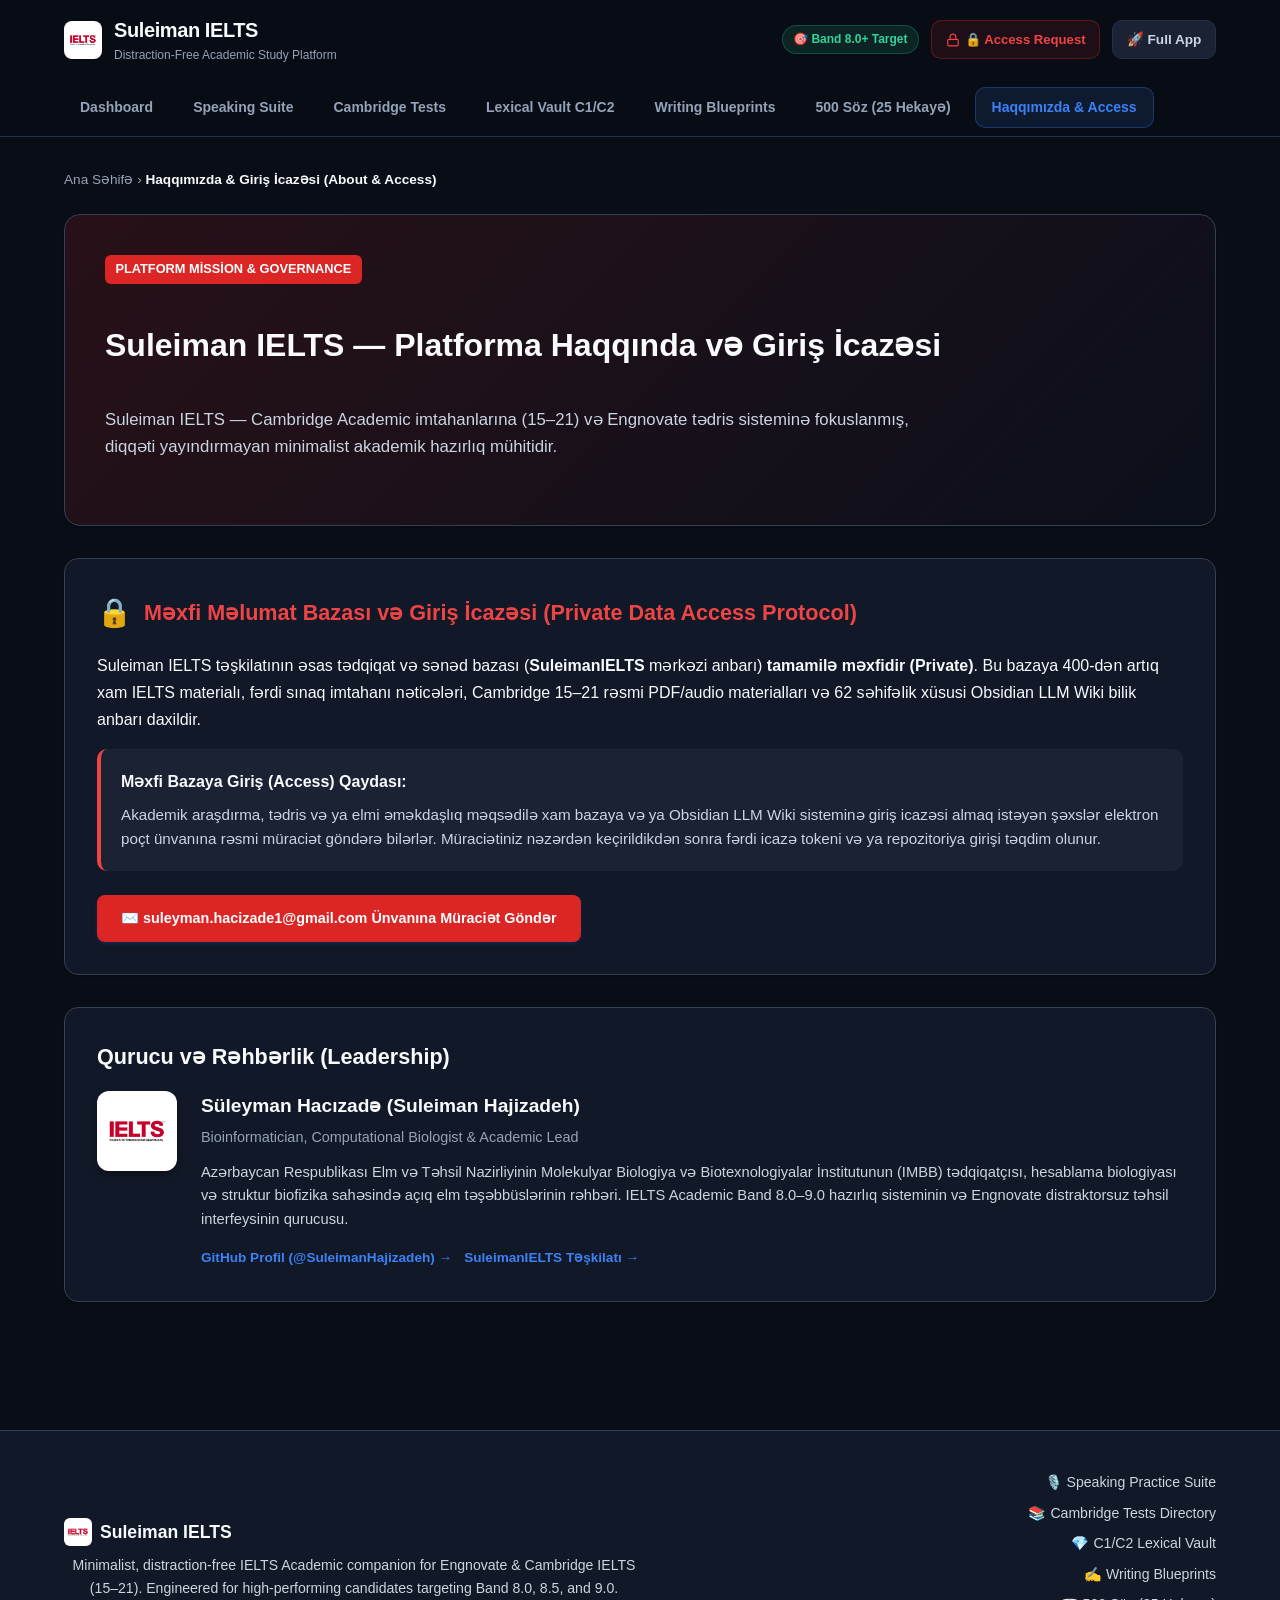
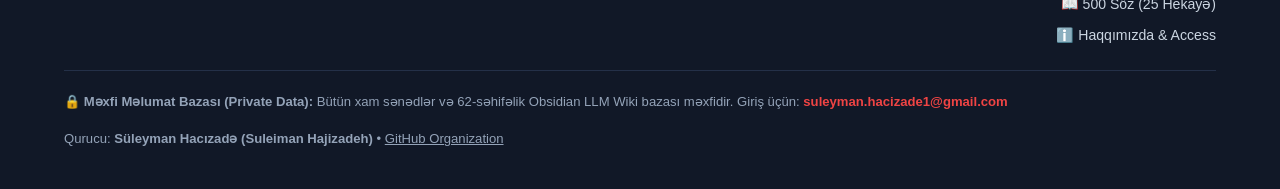
==== about/index.html @ 1b647411 "feat(seo): implement senior architect SEO suite, sub-paths, JSON-LD, sitemap, robots, manifest" ====
<!DOCTYPE html>
<html lang="az" data-theme="dark" prefix="og: http://ogp.me/ns#">
<head>
  <meta charset="UTF-8" />
  <meta name="viewport" content="width=device-width, initial-scale=1.0" />
  
  <!-- Primary SEO Meta Tags -->
  <title>About Suleiman IELTS — Leadership, Mission & Private Data Access Protocol</title>
  <meta name="title" content="About Suleiman IELTS — Leadership, Mission & Private Data Access Protocol" />
  <meta name="description" content="Learn about the Suleiman IELTS platform, founder Suleiman Hajizadeh, open web companion architecture, and protocol for requesting access to the private 400+ document vault." />
  <meta name="keywords" content="About Suleiman IELTS, Suleiman Hajizadeh, Süleyman Hacızadə, Private IELTS Data, Access Request, Cambridge IELTS Archive, Engnovate Companion" />
  <meta name="author" content="Suleiman Hajizadeh" />
  <link rel="canonical" href="https://suleimanielts.github.io/about/" />

  <!-- Crawling & Search Engine Directives -->
  <meta name="robots" content="index, follow, max-snippet:-1, max-image-preview:large, max-video-preview:-1" />
  <meta name="googlebot" content="index, follow, max-snippet:-1, max-image-preview:large, max-video-preview:-1" />
  <meta name="bingbot" content="index, follow, max-snippet:-1, max-image-preview:large, max-video-preview:-1" />
  <meta name="yandex" content="index, follow" />
  <meta name="baiduspider" content="index, follow" />
  <meta name="duckduckbot" content="index, follow" />

  <!-- Alternate Language Tags -->
  <link rel="alternate" hreflang="az" href="https://suleimanielts.github.io/about/" />
  <link rel="alternate" hreflang="en" href="https://suleimanielts.github.io/about/" />
  <link rel="alternate" hreflang="x-default" href="https://suleimanielts.github.io/about/" />

  <!-- Geographic & Locale Metadata -->
  <meta name="geo.region" content="AZ" />
  <meta name="geo.placename" content="Baku" />
  <meta name="geo.position" content="40.4093;49.8671" />
  <meta name="ICBM" content="40.4093, 49.8671" />
  <meta name="language" content="Azerbaijani, English" />

  <!-- Open Graph / Facebook -->
  <meta property="og:type" content="website" />
  <meta property="og:site_name" content="Suleiman IELTS" />
  <meta property="og:title" content="About Suleiman IELTS — Leadership, Mission & Private Data Access Protocol" />
  <meta property="og:description" content="Learn about the Suleiman IELTS platform, founder Suleiman Hajizadeh, open web companion architecture, and protocol for requesting access to the private 400+ document vault." />
  <meta property="og:url" content="https://suleimanielts.github.io/about/" />
  <meta property="og:image" content="https://suleimanielts.github.io/assets/ielts_logo_badge_square.png" />
  <meta property="og:image:secure_url" content="https://suleimanielts.github.io/assets/ielts_logo_badge_square.png" />
  <meta property="og:image:width" content="1000" />
  <meta property="og:image:height" content="1000" />
  <meta property="og:image:alt" content="Suleiman IELTS Emblem" />
  <meta property="og:locale" content="az_AZ" />
  <meta property="og:locale:alternate" content="en_US" />

  <!-- Twitter Card -->
  <meta name="twitter:card" content="summary_large_image" />
  <meta name="twitter:site" content="@SuleimanHajizadeh" />
  <meta name="twitter:creator" content="@SuleimanHajizadeh" />
  <meta name="twitter:title" content="About Suleiman IELTS — Leadership, Mission & Private Data Access Protocol" />
  <meta name="twitter:description" content="Learn about the Suleiman IELTS platform, founder Suleiman Hajizadeh, open web companion architecture, and protocol for requesting access to the private 400+ document vault." />
  <meta name="twitter:image" content="https://suleimanielts.github.io/assets/ielts_logo_badge_square.png" />

  <!-- Icons & Web App Manifest -->
  <link rel="icon" type="image/png" sizes="64x64" href="/favicon.png" />
  <link rel="apple-touch-icon" sizes="180x180" href="/apple-touch-icon.png" />
  <link rel="manifest" href="/manifest.json" />
  <meta name="theme-color" content="#dc2626" />
  <meta name="apple-mobile-web-app-capable" content="yes" />
  <meta name="apple-mobile-web-app-status-bar-style" content="black-translucent" />
  <meta name="apple-mobile-web-app-title" content="SuleimanIELTS" />

  <!-- Stylesheet -->
  <link rel="stylesheet" href="/css/style.css" />

  <!-- JSON-LD Structured Data Schema -->
  <script type="application/ld+json">
{
  "@context": "https://schema.org",
  "@graph": [
    {
      "@type": "AboutPage",
      "@id": "https://suleimanielts.github.io/about/#page",
      "name": "About Suleiman IELTS & Private Data Access Protocol",
      "url": "https://suleimanielts.github.io/about/",
      "description": "Information about Suleiman IELTS, founder Suleiman Hajizadeh, academic mission, and official protocol for requesting access to the private repository and LLM Wiki vault.",
      "mainEntity": {
        "@type": "EducationalOrganization",
        "name": "Suleiman IELTS",
        "founder": {
          "@type": "Person",
          "name": "Suleiman Hajizadeh",
          "email": "suleyman.hacizade1@gmail.com",
          "url": "https://github.com/SuleimanHajizadeh"
        }
      }
    },
    {
      "@type": "BreadcrumbList",
      "@id": "https://suleimanielts.github.io/about/#breadcrumbs",
      "itemListElement": [
        {
          "@type": "ListItem",
          "position": 1,
          "name": "Ana Səhifə",
          "item": "https://suleimanielts.github.io/"
        },
        {
          "@type": "ListItem",
          "position": 2,
          "name": "Haqqımızda & Access",
          "item": "https://suleimanielts.github.io/about/"
        }
      ]
    }
  ]
}
  </script>
</head>
<body>
  <!-- Top Sticky Glass Header -->
  <header class="site-header">
    <div class="app-container">
      <div class="header-inner">
        <a href="/" class="brand-wrapper" style="text-decoration: none; color: inherit;">
          <img src="/assets/ielts_logo_avatar_square.png" alt="Suleiman IELTS Logo" style="width: 38px; height: 38px; border-radius: 8px; object-fit: contain; background: #ffffff; padding: 2px; box-shadow: 0 1px 3px rgba(0,0,0,0.2);" />
          <div>
            <h1 class="brand-title">Suleiman IELTS</h1>
            <span class="brand-subtitle">Distraction-Free Academic Study Platform</span>
          </div>
        </a>

        <div class="header-actions">
          <span class="target-badge">🎯 Band 8.0+ Target</span>

          <a href="mailto:suleyman.hacizade1@gmail.com?subject=Access%20Request%20-%20SuleimanIELTS%20Private%20Data" class="action-btn" title="Məxfi Baza Giriş Müraciəti (Private Data Access Request)" style="text-decoration: none; display: inline-flex; align-items: center; gap: 0.35rem; font-size: 0.82rem; font-weight: 600; background: rgba(220, 38, 38, 0.1); border: 1px solid rgba(220, 38, 38, 0.35); color: #ef4444;">
            <svg width="14" height="14" viewBox="0 0 24 24" fill="none" stroke="currentColor" stroke-width="2">
              <rect x="3" y="11" width="18" height="11" rx="2" ry="2"></rect>
              <path d="M7 11V7a5 5 0 0 1 10 0v4"></path>
            </svg>
            <span>🔒 Access Request</span>
          </a>

          <a href="/" class="action-btn" title="Ana Portal &amp; Tam İnteraktiv Rejim" style="text-decoration: none;">
            <span>🚀 Full App</span>
          </a>
        </div>
      </div>

      <!-- Navigation Bar -->
      <nav class="nav-tabs" style="overflow-x: auto; white-space: nowrap;">
<a href="/" class="tab-btn" style="text-decoration: none; display: inline-flex; align-items: center; gap: 0.4rem;"><span>Dashboard</span></a>
<a href="/speaking/" class="tab-btn" style="text-decoration: none; display: inline-flex; align-items: center; gap: 0.4rem;"><span>Speaking Suite</span></a>
<a href="/tests/" class="tab-btn" style="text-decoration: none; display: inline-flex; align-items: center; gap: 0.4rem;"><span>Cambridge Tests</span></a>
<a href="/vault/" class="tab-btn" style="text-decoration: none; display: inline-flex; align-items: center; gap: 0.4rem;"><span>Lexical Vault C1/C2</span></a>
<a href="/writing/" class="tab-btn" style="text-decoration: none; display: inline-flex; align-items: center; gap: 0.4rem;"><span>Writing Blueprints</span></a>
<a href="/stories/" class="tab-btn" style="text-decoration: none; display: inline-flex; align-items: center; gap: 0.4rem;"><span>500 Söz (25 Hekayə)</span></a>
<a href="/about/" class="tab-btn active" style="text-decoration: none; display: inline-flex; align-items: center; gap: 0.4rem;"><span>Haqqımızda & Access</span></a>
      </nav>
    </div>
  </header>

  <main class="app-container" style="padding-top: 2rem; padding-bottom: 2rem;">
    <!-- Breadcrumb -->
    <nav aria-label="Breadcrumb" style="margin-bottom: 1.5rem; font-size: 0.85rem; color: var(--text-muted);">
      <a href="/" style="color: inherit; text-decoration: none;">Ana Səhifə</a> &rsaquo; 
      <span style="color: var(--text-primary); font-weight: 600;">Haqqımızda &amp; Giriş İcazəsi (About &amp; Access)</span>
    </nav>

    <div class="hero-banner" style="background: linear-gradient(135deg, rgba(220, 38, 38, 0.15), rgba(15, 23, 42, 0.25)); border: 1px solid var(--border-medium); border-radius: 16px; padding: 2.5rem; margin-bottom: 2rem;">
      <span class="module-badge" style="background: #dc2626; color: #fff; padding: 0.25rem 0.65rem; border-radius: 6px; font-size: 0.8rem; font-weight: 700; display: inline-block; margin-bottom: 0.75rem;">Platform Mission &amp; Governance</span>
      <h1 style="font-size: 2rem; font-weight: 800; margin-bottom: 0.75rem;">Suleiman IELTS — Platforma Haqqında və Giriş İcazəsi</h1>
      <p style="color: var(--text-secondary); font-size: 1.05rem; max-width: 820px; line-height: 1.6; margin-bottom: 1.5rem;">
        Suleiman IELTS — Cambridge Academic imtahanlarına (15–21) və Engnovate tədris sisteminə fokuslanmış, diqqəti yayındırmayan minimalist akademik hazırlıq mühitidir.
      </p>
    </div>

    <!-- Private Data Notice & Protocol -->
    <section class="card" style="padding: 2rem; background: var(--bg-surface); border: 1px solid var(--border-medium); border-radius: 14px; margin-bottom: 2rem;">
      <div style="display: flex; align-items: center; gap: 0.75rem; margin-bottom: 1rem;">
        <span style="font-size: 1.75rem;">🔒</span>
        <h2 style="font-size: 1.35rem; font-weight: 800; margin: 0; color: #ef4444;">Məxfi Məlumat Bazası və Giriş İcazəsi (Private Data Access Protocol)</h2>
      </div>
      <p style="line-height: 1.7; color: var(--text-primary); margin-bottom: 1rem;">
        Suleiman IELTS təşkilatının əsas tədqiqat və sənəd bazası (<strong>SuleimanIELTS</strong> mərkəzi anbarı) <strong>tamamilə məxfidir (Private)</strong>. Bu bazaya 400-dən artıq xam IELTS materialı, fərdi sınaq imtahanı nəticələri, Cambridge 15–21 rəsmi PDF/audio materialları və 62 səhifəlik xüsusi Obsidian LLM Wiki bilik anbarı daxildir.
      </p>
      <div style="background: var(--bg-subtle); padding: 1.25rem; border-radius: 10px; border-left: 4px solid #ef4444; margin-bottom: 1.5rem;">
        <strong style="color: var(--text-primary); display: block; margin-bottom: 0.5rem;">Məxfi Bazaya Giriş (Access) Qaydası:</strong>
        <p style="margin: 0; font-size: 0.95rem; color: var(--text-secondary); line-height: 1.6;">
          Akademik araşdırma, tədris və ya elmi əməkdaşlıq məqsədilə xam bazaya və ya Obsidian LLM Wiki sisteminə giriş icazəsi almaq istəyən şəxslər elektron poçt ünvanına rəsmi müraciət göndərə bilərlər. Müraciətiniz nəzərdən keçirildikdən sonra fərdi icazə tokeni və ya repozitoriya girişi təqdim olunur.
        </p>
      </div>

      <div style="display: flex; align-items: center; gap: 1rem; flex-wrap: wrap;">
        <a href="mailto:suleyman.hacizade1@gmail.com?subject=Access%20Request%20-%20SuleimanIELTS%20Private%20Data" class="btn-primary" style="padding: 0.75rem 1.5rem; text-decoration: none; border-radius: 8px; font-weight: 700; background: #dc2626; color: #fff;">
          ✉️ suleyman.hacizade1@gmail.com Ünvanına Müraciət Göndər
        </a>
      </div>
    </section>

    <!-- Leadership & Founder -->
    <section class="card" style="padding: 2rem; background: var(--bg-surface); border: 1px solid var(--border-medium); border-radius: 14px; margin-bottom: 2rem;">
      <h2 style="font-size: 1.35rem; font-weight: 800; margin-bottom: 1rem;">Qurucu və Rəhbərlik (Leadership)</h2>
      <div style="display: flex; gap: 1.5rem; align-items: flex-start; flex-wrap: wrap;">
        <img src="/assets/ielts_logo_avatar_square.png" alt="Suleiman Hajizadeh" style="width: 80px; height: 80px; border-radius: 12px; background: #fff; padding: 4px; box-shadow: var(--shadow-md);" />
        <div style="flex: 1; min-width: 260px;">
          <h3 style="font-size: 1.2rem; font-weight: 800; margin: 0 0 0.25rem 0;">Süleyman Hacızadə (Suleiman Hajizadeh)</h3>
          <span style="color: var(--text-muted); font-size: 0.9rem; display: block; margin-bottom: 0.75rem;">Bioinformatician, Computational Biologist &amp; Academic Lead</span>
          <p style="color: var(--text-secondary); font-size: 0.92rem; line-height: 1.6; margin-bottom: 1rem;">
            Azərbaycan Respublikası Elm və Təhsil Nazirliyinin Molekulyar Biologiya və Biotexnologiyalar İnstitutunun (IMBB) tədqiqatçısı, hesablama biologiyası və struktur biofizika sahəsində açıq elm təşəbbüslərinin rəhbəri. IELTS Academic Band 8.0–9.0 hazırlıq sisteminin və Engnovate distraktorsuz təhsil interfeysinin qurucusu.
          </p>
          <div style="display: flex; gap: 0.75rem; flex-wrap: wrap; font-size: 0.85rem;">
            <a href="https://github.com/SuleimanHajizadeh" target="_blank" rel="noopener noreferrer" style="color: #3b82f6; text-decoration: none; font-weight: 600;">GitHub Profil (@SuleimanHajizadeh) &rarr;</a>
            <a href="https://github.com/SuleimanIELTS" target="_blank" rel="noopener noreferrer" style="color: #3b82f6; text-decoration: none; font-weight: 600;">SuleimanIELTS Təşkilatı &rarr;</a>
          </div>
        </div>
      </div>
    </section>
  </main>

  <!-- Clean Production Footer -->
  <footer style="margin-top: 4rem; border-top: 1px solid var(--border-medium); padding: 2.5rem 0; background: var(--bg-surface);">
    <div class="app-container">
      <div style="display: flex; justify-content: space-between; align-items: center; flex-wrap: wrap; gap: 1.5rem; margin-bottom: 1.5rem;">
        <div>
          <div style="display: flex; align-items: center; gap: 0.5rem; margin-bottom: 0.5rem;">
            <img src="/assets/ielts_logo_avatar_square.png" alt="Suleiman IELTS" style="width: 28px; height: 28px; border-radius: 6px; background: #fff; padding: 1px;" />
            <strong style="font-size: 1.1rem; color: var(--text-primary);">Suleiman IELTS</strong>
          </div>
          <p style="color: var(--text-secondary); font-size: 0.88rem; max-width: 580px; margin: 0;">
            Minimalist, distraction-free IELTS Academic companion for Engnovate &amp; Cambridge IELTS (15–21). 
            Engineered for high-performing candidates targeting Band 8.0, 8.5, and 9.0.
          </p>
        </div>
        <div style="display: flex; flex-direction: column; gap: 0.5rem; text-align: right;">
          <a href="/speaking/" style="color: var(--text-secondary); text-decoration: none; font-size: 0.88rem;">🎙️ Speaking Practice Suite</a>
          <a href="/tests/" style="color: var(--text-secondary); text-decoration: none; font-size: 0.88rem;">📚 Cambridge Tests Directory</a>
          <a href="/vault/" style="color: var(--text-secondary); text-decoration: none; font-size: 0.88rem;">💎 C1/C2 Lexical Vault</a>
          <a href="/writing/" style="color: var(--text-secondary); text-decoration: none; font-size: 0.88rem;">✍️ Writing Blueprints</a>
          <a href="/stories/" style="color: var(--text-secondary); text-decoration: none; font-size: 0.88rem;">📖 500 Söz (25 Hekayə)</a>
          <a href="/about/" style="color: var(--text-secondary); text-decoration: none; font-size: 0.88rem;">ℹ️ Haqqımızda &amp; Access</a>
        </div>
      </div>

      <div style="border-top: 1px solid var(--border-light); padding-top: 1.25rem; display: flex; justify-content: space-between; align-items: center; flex-wrap: wrap; gap: 1rem; font-size: 0.82rem; color: var(--text-muted);">
        <div>
          🔒 <strong>Məxfi Məlumat Bazası (Private Data):</strong> Bütün xam sənədlər və 62-səhifəlik Obsidian LLM Wiki bazası məxfidir. Giriş üçün: <a href="mailto:suleyman.hacizade1@gmail.com?subject=Access%20Request%20-%20SuleimanIELTS%20Private%20Data" style="color: #ef4444; font-weight: 600;">suleyman.hacizade1@gmail.com</a>
        </div>
        <div>
          <span>Qurucu: <strong>Süleyman Hacızadə (Suleiman Hajizadeh)</strong></span> • 
          <a href="https://github.com/SuleimanIELTS" target="_blank" rel="noopener noreferrer" style="color: inherit; text-decoration: underline;">GitHub Organization</a>
        </div>
      </div>
    </div>
  </footer>

  <!-- Theme and interactive handler -->
  <script>
    const savedTheme = localStorage.getItem("suleiman_ielts_theme") || "dark";
    document.documentElement.setAttribute("data-theme", savedTheme);
  </script>
</body>
</html>
---- css/style.css ----
/* SuleimanIELTS - Minimalist, Distraction-Free Study Platform
   Tailored for Cambridge IELTS Academic Practice & Engnovate Study Companion
*/

:root {
  --font-sans: -apple-system, BlinkMacSystemFont, "Segoe UI", Roboto, "Helvetica Neue", Arial, sans-serif;
  --font-mono: ui-monospace, SFMono-Regular, Menlo, Monaco, Consolas, monospace;

  /* Light Theme */
  --bg-primary: #f8fafc;
  --bg-surface: #ffffff;
  --bg-surface-elevated: #ffffff;
  --bg-subtle: #f1f5f9;
  --bg-active: #e2e8f0;
  
  --text-primary: #0f172a;
  --text-secondary: #475569;
  --text-muted: #64748b;
  --text-inverse: #ffffff;

  --border-light: #e2e8f0;
  --border-medium: #cbd5e1;
  --border-focus: #3b82f6;

  --primary: #2563eb;
  --primary-hover: #1d4ed8;
  --primary-subtle: #eff6ff;
  --primary-border: #bfdbfe;

  --accent-green: #10b981;
  --accent-green-subtle: #ecfdf5;
  --accent-amber: #f59e0b;
  --accent-amber-subtle: #fffbeb;
  --accent-purple: #8b5cf6;
  --accent-purple-subtle: #f5f3ff;
  --accent-rose: #f43f5e;
  --accent-rose-subtle: #fff1f2;

  --shadow-sm: 0 1px 2px 0 rgb(0 0 0 / 0.05);
  --shadow-md: 0 4px 6px -1px rgb(0 0 0 / 0.07), 0 2px 4px -2px rgb(0 0 0 / 0.05);
  --shadow-lg: 0 10px 15px -3px rgb(0 0 0 / 0.08), 0 4px 6px -4px rgb(0 0 0 / 0.04);

  --radius-sm: 6px;
  --radius-md: 10px;
  --radius-lg: 16px;
  --radius-full: 9999px;
  
  --transition: all 0.2s cubic-bezier(0.16, 1, 0.3, 1);
  --container-max: 1200px;
}

[data-theme="dark"] {
  --bg-primary: #090d16;
  --bg-surface: #111827;
  --bg-surface-elevated: #1e293b;
  --bg-subtle: #1a2234;
  --bg-active: #243048;

  --text-primary: #f8fafc;
  --text-secondary: #cbd5e1;
  --text-muted: #94a3b8;
  --text-inverse: #0f172a;

  --border-light: #243048;
  --border-medium: #334155;
  --border-focus: #60a5fa;

  --primary: #3b82f6;
  --primary-hover: #60a5fa;
  --primary-subtle: rgba(59, 130, 246, 0.12);
  --primary-border: rgba(59, 130, 246, 0.3);

  --accent-green: #34d399;
  --accent-green-subtle: rgba(52, 211, 153, 0.12);
  --accent-amber: #fbbf24;
  --accent-amber-subtle: rgba(251, 191, 36, 0.12);
  --accent-purple: #a78bfa;
  --accent-purple-subtle: rgba(167, 139, 250, 0.12);
  --accent-rose: #fb7185;
  --accent-rose-subtle: rgba(251, 113, 133, 0.12);

  --shadow-sm: 0 1px 2px 0 rgb(0 0 0 / 0.3);
  --shadow-md: 0 4px 6px -1px rgb(0 0 0 / 0.4);
  --shadow-lg: 0 10px 15px -3px rgb(0 0 0 / 0.5);
}

/* Base Resets */
*, *::before, *::after {
  box-sizing: border-box;
  margin: 0;
  padding: 0;
}

html {
  font-size: 16px;
  scroll-behavior: smooth;
}

body {
  font-family: var(--font-sans);
  background-color: var(--bg-primary);
  color: var(--text-primary);
  line-height: 1.6;
  -webkit-font-smoothing: antialiased;
  min-height: 100vh;
  display: flex;
  flex-direction: column;
  transition: background-color 0.25s ease, color 0.25s ease;
}

a {
  color: var(--primary);
  text-decoration: none;
  transition: var(--transition);
}

a:hover {
  text-decoration: underline;
}

button {
  font-family: inherit;
  cursor: pointer;
  border: none;
  background: none;
  transition: var(--transition);
}

/* Layout */
.app-container {
  max-width: var(--container-max);
  margin: 0 auto;
  padding: 0 1.5rem;
  width: 100%;
}

/* Header & Glass Navbar */
.site-header {
  position: sticky;
  top: 0;
  z-index: 50;
  background-color: rgba(248, 250, 252, 0.85);
  backdrop-filter: blur(12px);
  -webkit-backdrop-filter: blur(12px);
  border-bottom: 1px solid var(--border-light);
  transition: var(--transition);
}

[data-theme="dark"] .site-header {
  background-color: rgba(9, 13, 22, 0.85);
}

.header-inner {
  display: flex;
  align-items: center;
  justify-content: space-between;
  padding: 0.875rem 0;
}

.brand-wrapper {
  display: flex;
  align-items: center;
  gap: 0.75rem;
}

.brand-badge {
  background: linear-gradient(135deg, var(--primary), var(--accent-purple));
  color: #ffffff;
  font-weight: 800;
  font-size: 0.875rem;
  padding: 0.35rem 0.65rem;
  border-radius: var(--radius-sm);
  letter-spacing: 0.05em;
  box-shadow: var(--shadow-sm);
}

.brand-title {
  font-size: 1.25rem;
  font-weight: 700;
  letter-spacing: -0.02em;
  color: var(--text-primary);
}

.brand-subtitle {
  font-size: 0.75rem;
  color: var(--text-muted);
  font-weight: 500;
  display: block;
}

.header-actions {
  display: flex;
  align-items: center;
  gap: 0.75rem;
}

.action-btn {
  display: inline-flex;
  align-items: center;
  justify-content: center;
  gap: 0.4rem;
  padding: 0.5rem 0.85rem;
  border-radius: var(--radius-md);
  font-size: 0.85rem;
  font-weight: 600;
  color: var(--text-secondary);
  background: var(--bg-subtle);
  border: 1px solid var(--border-light);
}

.action-btn:hover {
  background: var(--bg-active);
  color: var(--text-primary);
}

.theme-toggle-btn {
  width: 2.25rem;
  height: 2.25rem;
  padding: 0;
  border-radius: var(--radius-full);
}

.target-badge {
  display: inline-flex;
  align-items: center;
  gap: 0.35rem;
  font-size: 0.75rem;
  font-weight: 700;
  padding: 0.25rem 0.65rem;
  border-radius: var(--radius-full);
  background: var(--accent-green-subtle);
  color: var(--accent-green);
  border: 1px solid rgba(16, 185, 129, 0.3);
}

/* Navigation Tabs */
.nav-tabs {
  display: flex;
  align-items: center;
  gap: 0.5rem;
  padding: 0.5rem 0;
  overflow-x: auto;
  scrollbar-width: none;
  -webkit-overflow-scrolling: touch;
}

.nav-tabs::-webkit-scrollbar {
  display: none;
}

.tab-btn {
  display: inline-flex;
  align-items: center;
  gap: 0.45rem;
  padding: 0.5rem 1rem;
  font-size: 0.875rem;
  font-weight: 600;
  color: var(--text-muted);
  border-radius: var(--radius-md);
  white-space: nowrap;
  transition: var(--transition);
}

.tab-btn:hover {
  color: var(--text-primary);
  background-color: var(--bg-subtle);
}

.tab-btn.active {
  color: var(--primary);
  background-color: var(--primary-subtle);
  border: 1px solid var(--primary-border);
}

/* Main Content Views */
main {
  flex: 1;
  padding: 1.75rem 0 3.5rem;
}

.view-section {
  display: none;
  animation: fadeIn 0.25s ease forwards;
}

.view-section.active {
  display: block;
}

@keyframes fadeIn {
  from { opacity: 0; transform: translateY(6px); }
  to { opacity: 1; transform: translateY(0); }
}

/* Banner & Quick Launch */
.hero-banner {
  background: linear-gradient(135deg, var(--bg-surface), var(--bg-subtle));
  border: 1px solid var(--border-light);
  border-radius: var(--radius-lg);
  padding: 1.75rem 2rem;
  margin-bottom: 2rem;
  box-shadow: var(--shadow-sm);
  display: flex;
  align-items: center;
  justify-content: space-between;
  gap: 1.5rem;
  flex-wrap: wrap;
}

.hero-text h1 {
  font-size: 1.65rem;
  font-weight: 800;
  letter-spacing: -0.03em;
  margin-bottom: 0.35rem;
}

.hero-text p {
  color: var(--text-secondary);
  font-size: 0.95rem;
  max-width: 600px;
}

.hero-cta {
  display: flex;
  align-items: center;
  gap: 0.75rem;
}

.btn-primary {
  background-color: var(--primary);
  color: #ffffff;
  padding: 0.65rem 1.25rem;
  border-radius: var(--radius-md);
  font-weight: 600;
  font-size: 0.9rem;
  display: inline-flex;
  align-items: center;
  gap: 0.5rem;
  box-shadow: 0 2px 4px rgba(37, 99, 235, 0.2);
}

.btn-primary:hover {
  background-color: var(--primary-hover);
  text-decoration: none;
}

.btn-secondary {
  background-color: var(--bg-surface);
  color: var(--text-primary);
  border: 1px solid var(--border-medium);
  padding: 0.65rem 1.15rem;
  border-radius: var(--radius-md);
  font-weight: 600;
  font-size: 0.9rem;
  display: inline-flex;
  align-items: center;
  gap: 0.5rem;
}

.btn-secondary:hover {
  background-color: var(--bg-subtle);
  text-decoration: none;
}

/* Grid Containers */
.grid-2 {
  display: grid;
  grid-template-columns: repeat(2, 1fr);
  gap: 1.5rem;
}

.grid-3 {
  display: grid;
  grid-template-columns: repeat(3, 1fr);
  gap: 1.25rem;
}

@media (max-width: 900px) {
  .grid-2, .grid-3 {
    grid-template-columns: 1fr;
  }
}

/* Card Component */
.card {
  background: var(--bg-surface);
  border: 1px solid var(--border-light);
  border-radius: var(--radius-lg);
  padding: 1.5rem;
  box-shadow: var(--shadow-sm);
  transition: var(--transition);
}

.card:hover {
  border-color: var(--border-medium);
  box-shadow: var(--shadow-md);
}

.card-header {
  display: flex;
  align-items: center;
  justify-content: space-between;
  margin-bottom: 1rem;
}

.card-title {
  font-size: 1.1rem;
  font-weight: 700;
  letter-spacing: -0.01em;
  display: flex;
  align-items: center;
  gap: 0.5rem;
}

/* Cambridge Test Cards */
.test-card {
  background: var(--bg-surface);
  border: 1px solid var(--border-light);
  border-radius: var(--radius-lg);
  padding: 1.25rem;
  display: flex;
  flex-direction: column;
  justify-content: space-between;
  gap: 1rem;
}

.test-badge-row {
  display: flex;
  align-items: center;
  justify-content: space-between;
  margin-bottom: 0.5rem;
}

.module-badge {
  font-size: 0.75rem;
  font-weight: 700;
  text-transform: uppercase;
  padding: 0.2rem 0.55rem;
  border-radius: var(--radius-sm);
  background: var(--primary-subtle);
  color: var(--primary);
}

.status-badge {
  font-size: 0.7rem;
  font-weight: 600;
  padding: 0.2rem 0.5rem;
  border-radius: var(--radius-full);
}

.status-in-progress {
  background: var(--accent-amber-subtle);
  color: var(--accent-amber);
}

.status-ready {
  background: var(--accent-green-subtle);
  color: var(--accent-green);
}

.status-completed {
  background: var(--accent-purple-subtle);
  color: var(--accent-purple);
}

.test-title {
  font-size: 1.05rem;
  font-weight: 700;
  color: var(--text-primary);
  margin-bottom: 0.25rem;
}

.test-topic-desc {
  font-size: 0.85rem;
  color: var(--text-secondary);
}

.test-actions {
  display: flex;
  align-items: center;
  gap: 0.5rem;
  margin-top: 0.75rem;
}

.btn-engnovate-link {
  display: inline-flex;
  align-items: center;
  gap: 0.4rem;
  font-size: 0.8rem;
  font-weight: 600;
  padding: 0.45rem 0.85rem;
  border-radius: var(--radius-md);
  background: var(--bg-subtle);
  color: var(--text-primary);
  border: 1px solid var(--border-medium);
}

.btn-engnovate-link:hover {
  background: var(--bg-active);
  text-decoration: none;
}

/* Speaking Hub Styles */
.speaking-container {
  display: flex;
  flex-direction: column;
  gap: 1.5rem;
}

.speaking-header-box {
  background: var(--bg-surface);
  border: 1px solid var(--border-light);
  border-radius: var(--radius-lg);
  padding: 1.5rem;
}

.speaking-tabs {
  display: flex;
  gap: 0.5rem;
  margin-top: 1rem;
  border-bottom: 1px solid var(--border-light);
  padding-bottom: 0.5rem;
}

.spk-part-btn {
  padding: 0.5rem 1rem;
  border-radius: var(--radius-md);
  font-weight: 600;
  font-size: 0.875rem;
  color: var(--text-muted);
}

.spk-part-btn.active {
  background: var(--primary);
  color: #ffffff;
}

.qa-card {
  background: var(--bg-surface);
  border: 1px solid var(--border-light);
  border-radius: var(--radius-lg);
  padding: 1.5rem;
  margin-bottom: 1.25rem;
}

.qa-question-title {
  font-size: 1.1rem;
  font-weight: 700;
  color: var(--text-primary);
  margin-bottom: 0.75rem;
  display: flex;
  align-items: flex-start;
  gap: 0.5rem;
}

.qa-pill {
  background: var(--primary-subtle);
  color: var(--primary);
  font-size: 0.75rem;
  padding: 0.15rem 0.5rem;
  border-radius: var(--radius-sm);
  font-weight: 700;
  margin-top: 0.15rem;
}

/* Model Answer Accordion */
.model-box {
  background: var(--bg-subtle);
  border-left: 3px solid var(--primary);
  border-radius: 0 var(--radius-md) var(--radius-md) 0;
  padding: 1.15rem;
  margin: 1rem 0;
}

.model-header {
  display: flex;
  align-items: center;
  justify-content: space-between;
  margin-bottom: 0.5rem;
}

.model-tag {
  font-size: 0.75rem;
  font-weight: 700;
  color: var(--primary);
  text-transform: uppercase;
  letter-spacing: 0.05em;
}

.model-speech {
  font-size: 0.95rem;
  color: var(--text-primary);
  line-height: 1.65;
}

.translation-toggle-btn {
  font-size: 0.8rem;
  color: var(--primary);
  font-weight: 600;
  display: inline-flex;
  align-items: center;
  gap: 0.3rem;
  margin-top: 0.5rem;
}

.translation-box {
  display: none;
  background: var(--bg-surface);
  border: 1px dashed var(--border-medium);
  border-radius: var(--radius-sm);
  padding: 0.75rem 1rem;
  margin-top: 0.75rem;
  font-size: 0.875rem;
  color: var(--text-secondary);
  font-style: italic;
}

.translation-box.visible {
  display: block;
}

.chip-row {
  display: flex;
  flex-wrap: wrap;
  gap: 0.5rem;
  margin-top: 0.85rem;
}

.vocab-chip {
  background: var(--bg-surface);
  border: 1px solid var(--border-medium);
  padding: 0.25rem 0.6rem;
  border-radius: var(--radius-full);
  font-size: 0.75rem;
  font-weight: 600;
  color: var(--text-primary);
  display: inline-flex;
  align-items: center;
  gap: 0.35rem;
}

.vocab-chip-az {
  color: var(--text-muted);
  font-weight: 400;
}

/* Part 2 Cue Card Interactive Suite */
.cue-card-container {
  background: var(--bg-surface);
  border: 2px solid var(--border-medium);
  border-radius: var(--radius-lg);
  padding: 1.75rem;
  margin-bottom: 1.5rem;
}

.cue-card-header {
  font-size: 1.25rem;
  font-weight: 800;
  margin-bottom: 1rem;
  color: var(--text-primary);
}

.cue-bullets {
  list-style: none;
  padding-left: 0;
  margin: 1rem 0;
  display: flex;
  flex-direction: column;
  gap: 0.5rem;
}

.cue-bullets li {
  position: relative;
  padding-left: 1.5rem;
  font-size: 0.95rem;
  color: var(--text-secondary);
}

.cue-bullets li::before {
  content: "•";
  position: absolute;
  left: 0.4rem;
  color: var(--primary);
  font-size: 1.25rem;
  line-height: 1;
}

/* Timer Widget */
.timer-widget {
  background: var(--bg-subtle);
  border-radius: var(--radius-lg);
  padding: 1.5rem;
  display: flex;
  align-items: center;
  justify-content: space-around;
  gap: 1.5rem;
  flex-wrap: wrap;
  margin: 1.5rem 0;
}

.timer-box {
  display: flex;
  flex-direction: column;
  align-items: center;
}

.timer-label {
  font-size: 0.8rem;
  font-weight: 700;
  text-transform: uppercase;
  color: var(--text-muted);
  letter-spacing: 0.05em;
  margin-bottom: 0.35rem;
}

.timer-display {
  font-family: var(--font-mono);
  font-size: 2.25rem;
  font-weight: 800;
  color: var(--text-primary);
  letter-spacing: 0.05em;
}

.timer-controls {
  display: flex;
  gap: 0.5rem;
  margin-top: 0.5rem;
}

.timer-btn {
  padding: 0.45rem 1rem;
  border-radius: var(--radius-md);
  font-size: 0.85rem;
  font-weight: 600;
  border: 1px solid var(--border-medium);
  background: var(--bg-surface);
  color: var(--text-primary);
}

.timer-btn.btn-active {
  background: var(--primary);
  color: #ffffff;
  border-color: var(--primary);
}

/* Audio Recorder Widget */
.recorder-widget {
  background: var(--bg-surface);
  border: 1px solid var(--border-light);
  border-radius: var(--radius-lg);
  padding: 1.25rem 1.5rem;
  display: flex;
  align-items: center;
  justify-content: space-between;
  gap: 1rem;
  flex-wrap: wrap;
  margin-top: 1.25rem;
}

.rec-btn {
  display: inline-flex;
  align-items: center;
  gap: 0.5rem;
  padding: 0.6rem 1.25rem;
  border-radius: var(--radius-full);
  font-size: 0.875rem;
  font-weight: 700;
  color: #ffffff;
  background-color: var(--accent-rose);
  box-shadow: 0 2px 4px rgba(244, 63, 94, 0.25);
}

.rec-btn.recording {
  animation: pulse-red 1.5s infinite;
  background-color: #be123c;
}

@keyframes pulse-red {
  0% { box-shadow: 0 0 0 0 rgba(244, 63, 94, 0.7); }
  70% { box-shadow: 0 0 0 10px rgba(244, 63, 94, 0); }
  100% { box-shadow: 0 0 0 0 rgba(244, 63, 94, 0); }
}

.audio-preview {
  display: flex;
  align-items: center;
  gap: 0.75rem;
  flex: 1;
}

audio {
  height: 38px;
  max-width: 320px;
}

/* Note Scratchpad */
.scratchpad {
  width: 100%;
  min-height: 90px;
  padding: 0.75rem;
  font-family: inherit;
  font-size: 0.9rem;
  border: 1px solid var(--border-medium);
  border-radius: var(--radius-md);
  background: var(--bg-primary);
  color: var(--text-primary);
  resize: vertical;
}

.scratchpad:focus {
  outline: 2px solid var(--border-focus);
}

/* Lexical Vault Styles */
.vault-controls {
  display: flex;
  gap: 1rem;
  margin-bottom: 1.5rem;
  flex-wrap: wrap;
}

.search-input {
  flex: 1;
  min-width: 240px;
  padding: 0.65rem 1rem;
  border-radius: var(--radius-md);
  border: 1px solid var(--border-medium);
  background: var(--bg-surface);
  color: var(--text-primary);
  font-size: 0.9rem;
}

.search-input:focus {
  outline: 2px solid var(--border-focus);
}

.filter-select {
  padding: 0.65rem 1rem;
  border-radius: var(--radius-md);
  border: 1px solid var(--border-medium);
  background: var(--bg-surface);
  color: var(--text-primary);
  font-size: 0.9rem;
  cursor: pointer;
}

.vocab-card {
  background: var(--bg-surface);
  border: 1px solid var(--border-light);
  border-radius: var(--radius-lg);
  padding: 1.25rem;
  margin-bottom: 1rem;
  display: flex;
  flex-direction: column;
  gap: 0.4rem;
}

.vocab-card-header {
  display: flex;
  align-items: center;
  justify-content: space-between;
}

.vocab-phrase {
  font-size: 1.1rem;
  font-weight: 700;
  color: var(--primary);
}

.cefr-tag {
  font-size: 0.7rem;
  font-weight: 800;
  padding: 0.15rem 0.45rem;
  border-radius: var(--radius-sm);
  background: var(--accent-purple-subtle);
  color: var(--accent-purple);
}

.vocab-meaning {
  font-size: 0.9rem;
  font-weight: 600;
  color: var(--text-secondary);
}

.vocab-example {
  font-size: 0.85rem;
  color: var(--text-muted);
  font-style: italic;
  margin-top: 0.25rem;
  border-left: 2px solid var(--border-medium);
  padding-left: 0.6rem;
}

/* Sidecar / Engnovate Companion Mode */
body.sidecar-mode {
  font-size: 14px;
}

body.sidecar-mode .site-header {
  padding: 0.4rem 0;
}

body.sidecar-mode .hero-banner {
  display: none;
}

body.sidecar-mode .app-container {
  max-width: 100%;
  padding: 0 0.75rem;
}

body.sidecar-mode .grid-2, body.sidecar-mode .grid-3 {
  grid-template-columns: 1fr;
}

/* Footer */
footer {
  border-top: 1px solid var(--border-light);
  padding: 1.5rem 0;
  font-size: 0.85rem;
  color: var(--text-muted);
  text-align: center;
  background: var(--bg-surface);
}

/* Private Data Access Notice */
.access-notice-box {
  background: var(--bg-surface);
  border: 1px solid rgba(239, 68, 68, 0.3);
  border-left: 4px solid var(--accent-rose);
  border-radius: var(--radius-md);
  padding: 1.25rem 1.5rem;
  margin-bottom: 2rem;
  display: flex;
  justify-content: space-between;
  align-items: center;
  gap: 1.5rem;
  box-shadow: var(--shadow-sm);
}

.access-notice-content {
  flex: 1;
}

.access-notice-header {
  display: flex;
  align-items: center;
  gap: 0.5rem;
  margin-bottom: 0.4rem;
}

.access-notice-header h4 {
  font-size: 1.05rem;
  font-weight: 700;
  color: var(--text-primary);
}

.access-notice-box p {
  font-size: 0.9rem;
  color: var(--text-secondary);
  line-height: 1.55;
  margin-bottom: 0.3rem;
}

.access-notice-sub {
  font-size: 0.82rem !important;
  color: var(--text-muted) !important;
}

.btn-access-request {
  display: inline-flex;
  align-items: center;
  gap: 0.5rem;
  padding: 0.65rem 1.15rem;
  border-radius: var(--radius-md);
  font-size: 0.88rem;
  font-weight: 700;
  color: #ffffff;
  background: #dc2626;
  text-decoration: none;
  white-space: nowrap;
  transition: var(--transition);
  box-shadow: 0 2px 4px rgba(220, 38, 38, 0.25);
}

.btn-access-request:hover {
  background: #b91c1c;
  transform: translateY(-1px);
  box-shadow: 0 4px 8px rgba(220, 38, 38, 0.35);
}

@media (max-width: 768px) {
  .access-notice-box {
    flex-direction: column;
    align-items: flex-start;
  }
  .btn-access-request {
    width: 100%;
    justify-content: center;
  }
}
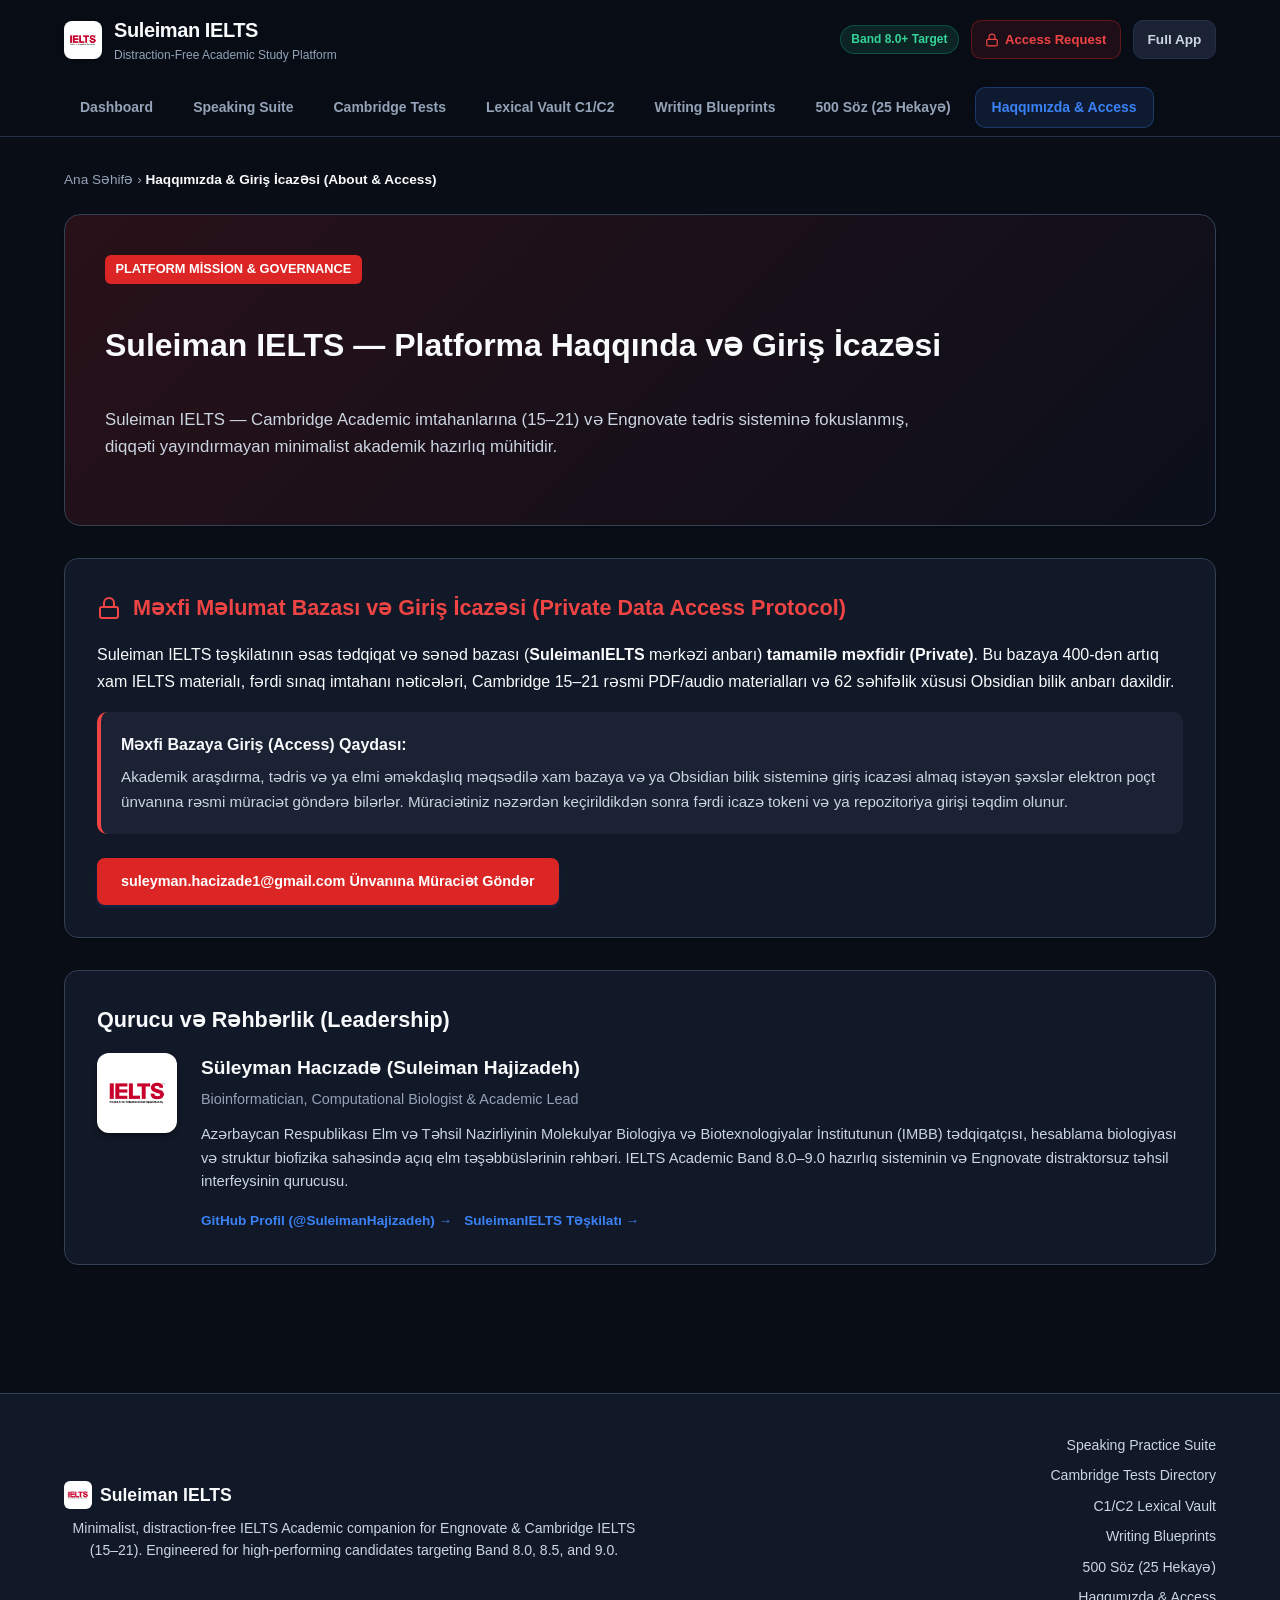
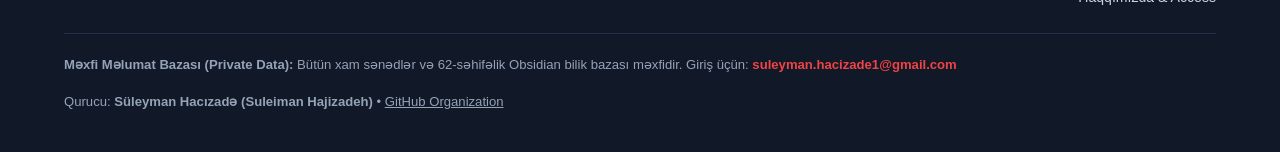
==== commit 7f790d75: "docs: clean emojis and AI buzzwords from README, web templates and SEO pages" ====
--- a/about/index.html
+++ b/about/index.html
@@ -76,7 +76,7 @@
       "@id": "https://suleimanielts.github.io/about/#page",
       "name": "About Suleiman IELTS & Private Data Access Protocol",
       "url": "https://suleimanielts.github.io/about/",
-      "description": "Information about Suleiman IELTS, founder Suleiman Hajizadeh, academic mission, and official protocol for requesting access to the private repository and LLM Wiki vault.",
+      "description": "Information about Suleiman IELTS, founder Suleiman Hajizadeh, academic mission, and official protocol for requesting access to the private repository and knowledge vault.",
       "mainEntity": {
         "@type": "EducationalOrganization",
         "name": "Suleiman IELTS",
@@ -124,18 +124,18 @@
         </a>
 
         <div class="header-actions">
-          <span class="target-badge">🎯 Band 8.0+ Target</span>
+          <span class="target-badge">Band 8.0+ Target</span>
 
           <a href="mailto:suleyman.hacizade1@gmail.com?subject=Access%20Request%20-%20SuleimanIELTS%20Private%20Data" class="action-btn" title="Məxfi Baza Giriş Müraciəti (Private Data Access Request)" style="text-decoration: none; display: inline-flex; align-items: center; gap: 0.35rem; font-size: 0.82rem; font-weight: 600; background: rgba(220, 38, 38, 0.1); border: 1px solid rgba(220, 38, 38, 0.35); color: #ef4444;">
             <svg width="14" height="14" viewBox="0 0 24 24" fill="none" stroke="currentColor" stroke-width="2">
               <rect x="3" y="11" width="18" height="11" rx="2" ry="2"></rect>
               <path d="M7 11V7a5 5 0 0 1 10 0v4"></path>
             </svg>
-            <span>🔒 Access Request</span>
+            <span>Access Request</span>
           </a>
 
           <a href="/" class="action-btn" title="Ana Portal &amp; Tam İnteraktiv Rejim" style="text-decoration: none;">
-            <span>🚀 Full App</span>
+            <span>Full App</span>
           </a>
         </div>
       </div>
@@ -171,22 +171,22 @@
     <!-- Private Data Notice & Protocol -->
     <section class="card" style="padding: 2rem; background: var(--bg-surface); border: 1px solid var(--border-medium); border-radius: 14px; margin-bottom: 2rem;">
       <div style="display: flex; align-items: center; gap: 0.75rem; margin-bottom: 1rem;">
-        <span style="font-size: 1.75rem;">🔒</span>
+        <svg width="24" height="24" viewBox="0 0 24 24" fill="none" stroke="#ef4444" stroke-width="2" style="vertical-align: middle;"><rect x="3" y="11" width="18" height="11" rx="2" ry="2"></rect><path d="M7 11V7a5 5 0 0 1 10 0v4"></path></svg>
         <h2 style="font-size: 1.35rem; font-weight: 800; margin: 0; color: #ef4444;">Məxfi Məlumat Bazası və Giriş İcazəsi (Private Data Access Protocol)</h2>
       </div>
       <p style="line-height: 1.7; color: var(--text-primary); margin-bottom: 1rem;">
-        Suleiman IELTS təşkilatının əsas tədqiqat və sənəd bazası (<strong>SuleimanIELTS</strong> mərkəzi anbarı) <strong>tamamilə məxfidir (Private)</strong>. Bu bazaya 400-dən artıq xam IELTS materialı, fərdi sınaq imtahanı nəticələri, Cambridge 15–21 rəsmi PDF/audio materialları və 62 səhifəlik xüsusi Obsidian LLM Wiki bilik anbarı daxildir.
+        Suleiman IELTS təşkilatının əsas tədqiqat və sənəd bazası (<strong>SuleimanIELTS</strong> mərkəzi anbarı) <strong>tamamilə məxfidir (Private)</strong>. Bu bazaya 400-dən artıq xam IELTS materialı, fərdi sınaq imtahanı nəticələri, Cambridge 15–21 rəsmi PDF/audio materialları və 62 səhifəlik xüsusi Obsidian bilik anbarı daxildir.
       </p>
       <div style="background: var(--bg-subtle); padding: 1.25rem; border-radius: 10px; border-left: 4px solid #ef4444; margin-bottom: 1.5rem;">
         <strong style="color: var(--text-primary); display: block; margin-bottom: 0.5rem;">Məxfi Bazaya Giriş (Access) Qaydası:</strong>
         <p style="margin: 0; font-size: 0.95rem; color: var(--text-secondary); line-height: 1.6;">
-          Akademik araşdırma, tədris və ya elmi əməkdaşlıq məqsədilə xam bazaya və ya Obsidian LLM Wiki sisteminə giriş icazəsi almaq istəyən şəxslər elektron poçt ünvanına rəsmi müraciət göndərə bilərlər. Müraciətiniz nəzərdən keçirildikdən sonra fərdi icazə tokeni və ya repozitoriya girişi təqdim olunur.
+          Akademik araşdırma, tədris və ya elmi əməkdaşlıq məqsədilə xam bazaya və ya Obsidian bilik sisteminə giriş icazəsi almaq istəyən şəxslər elektron poçt ünvanına rəsmi müraciət göndərə bilərlər. Müraciətiniz nəzərdən keçirildikdən sonra fərdi icazə tokeni və ya repozitoriya girişi təqdim olunur.
         </p>
       </div>
 
       <div style="display: flex; align-items: center; gap: 1rem; flex-wrap: wrap;">
         <a href="mailto:suleyman.hacizade1@gmail.com?subject=Access%20Request%20-%20SuleimanIELTS%20Private%20Data" class="btn-primary" style="padding: 0.75rem 1.5rem; text-decoration: none; border-radius: 8px; font-weight: 700; background: #dc2626; color: #fff;">
-          ✉️ suleyman.hacizade1@gmail.com Ünvanına Müraciət Göndər
+          suleyman.hacizade1@gmail.com Ünvanına Müraciət Göndər
         </a>
       </div>
     </section>
@@ -226,18 +226,18 @@
           </p>
         </div>
         <div style="display: flex; flex-direction: column; gap: 0.5rem; text-align: right;">
-          <a href="/speaking/" style="color: var(--text-secondary); text-decoration: none; font-size: 0.88rem;">🎙️ Speaking Practice Suite</a>
-          <a href="/tests/" style="color: var(--text-secondary); text-decoration: none; font-size: 0.88rem;">📚 Cambridge Tests Directory</a>
-          <a href="/vault/" style="color: var(--text-secondary); text-decoration: none; font-size: 0.88rem;">💎 C1/C2 Lexical Vault</a>
-          <a href="/writing/" style="color: var(--text-secondary); text-decoration: none; font-size: 0.88rem;">✍️ Writing Blueprints</a>
-          <a href="/stories/" style="color: var(--text-secondary); text-decoration: none; font-size: 0.88rem;">📖 500 Söz (25 Hekayə)</a>
-          <a href="/about/" style="color: var(--text-secondary); text-decoration: none; font-size: 0.88rem;">ℹ️ Haqqımızda &amp; Access</a>
+          <a href="/speaking/" style="color: var(--text-secondary); text-decoration: none; font-size: 0.88rem;">Speaking Practice Suite</a>
+          <a href="/tests/" style="color: var(--text-secondary); text-decoration: none; font-size: 0.88rem;">Cambridge Tests Directory</a>
+          <a href="/vault/" style="color: var(--text-secondary); text-decoration: none; font-size: 0.88rem;">C1/C2 Lexical Vault</a>
+          <a href="/writing/" style="color: var(--text-secondary); text-decoration: none; font-size: 0.88rem;">Writing Blueprints</a>
+          <a href="/stories/" style="color: var(--text-secondary); text-decoration: none; font-size: 0.88rem;">500 Söz (25 Hekayə)</a>
+          <a href="/about/" style="color: var(--text-secondary); text-decoration: none; font-size: 0.88rem;">Haqqımızda &amp; Access</a>
         </div>
       </div>
 
       <div style="border-top: 1px solid var(--border-light); padding-top: 1.25rem; display: flex; justify-content: space-between; align-items: center; flex-wrap: wrap; gap: 1rem; font-size: 0.82rem; color: var(--text-muted);">
         <div>
-          🔒 <strong>Məxfi Məlumat Bazası (Private Data):</strong> Bütün xam sənədlər və 62-səhifəlik Obsidian LLM Wiki bazası məxfidir. Giriş üçün: <a href="mailto:suleyman.hacizade1@gmail.com?subject=Access%20Request%20-%20SuleimanIELTS%20Private%20Data" style="color: #ef4444; font-weight: 600;">suleyman.hacizade1@gmail.com</a>
+          <strong>Məxfi Məlumat Bazası (Private Data):</strong> Bütün xam sənədlər və 62-səhifəlik Obsidian bilik bazası məxfidir. Giriş üçün: <a href="mailto:suleyman.hacizade1@gmail.com?subject=Access%20Request%20-%20SuleimanIELTS%20Private%20Data" style="color: #ef4444; font-weight: 600;">suleyman.hacizade1@gmail.com</a>
         </div>
         <div>
           <span>Qurucu: <strong>Süleyman Hacızadə (Suleiman Hajizadeh)</strong></span> • 
